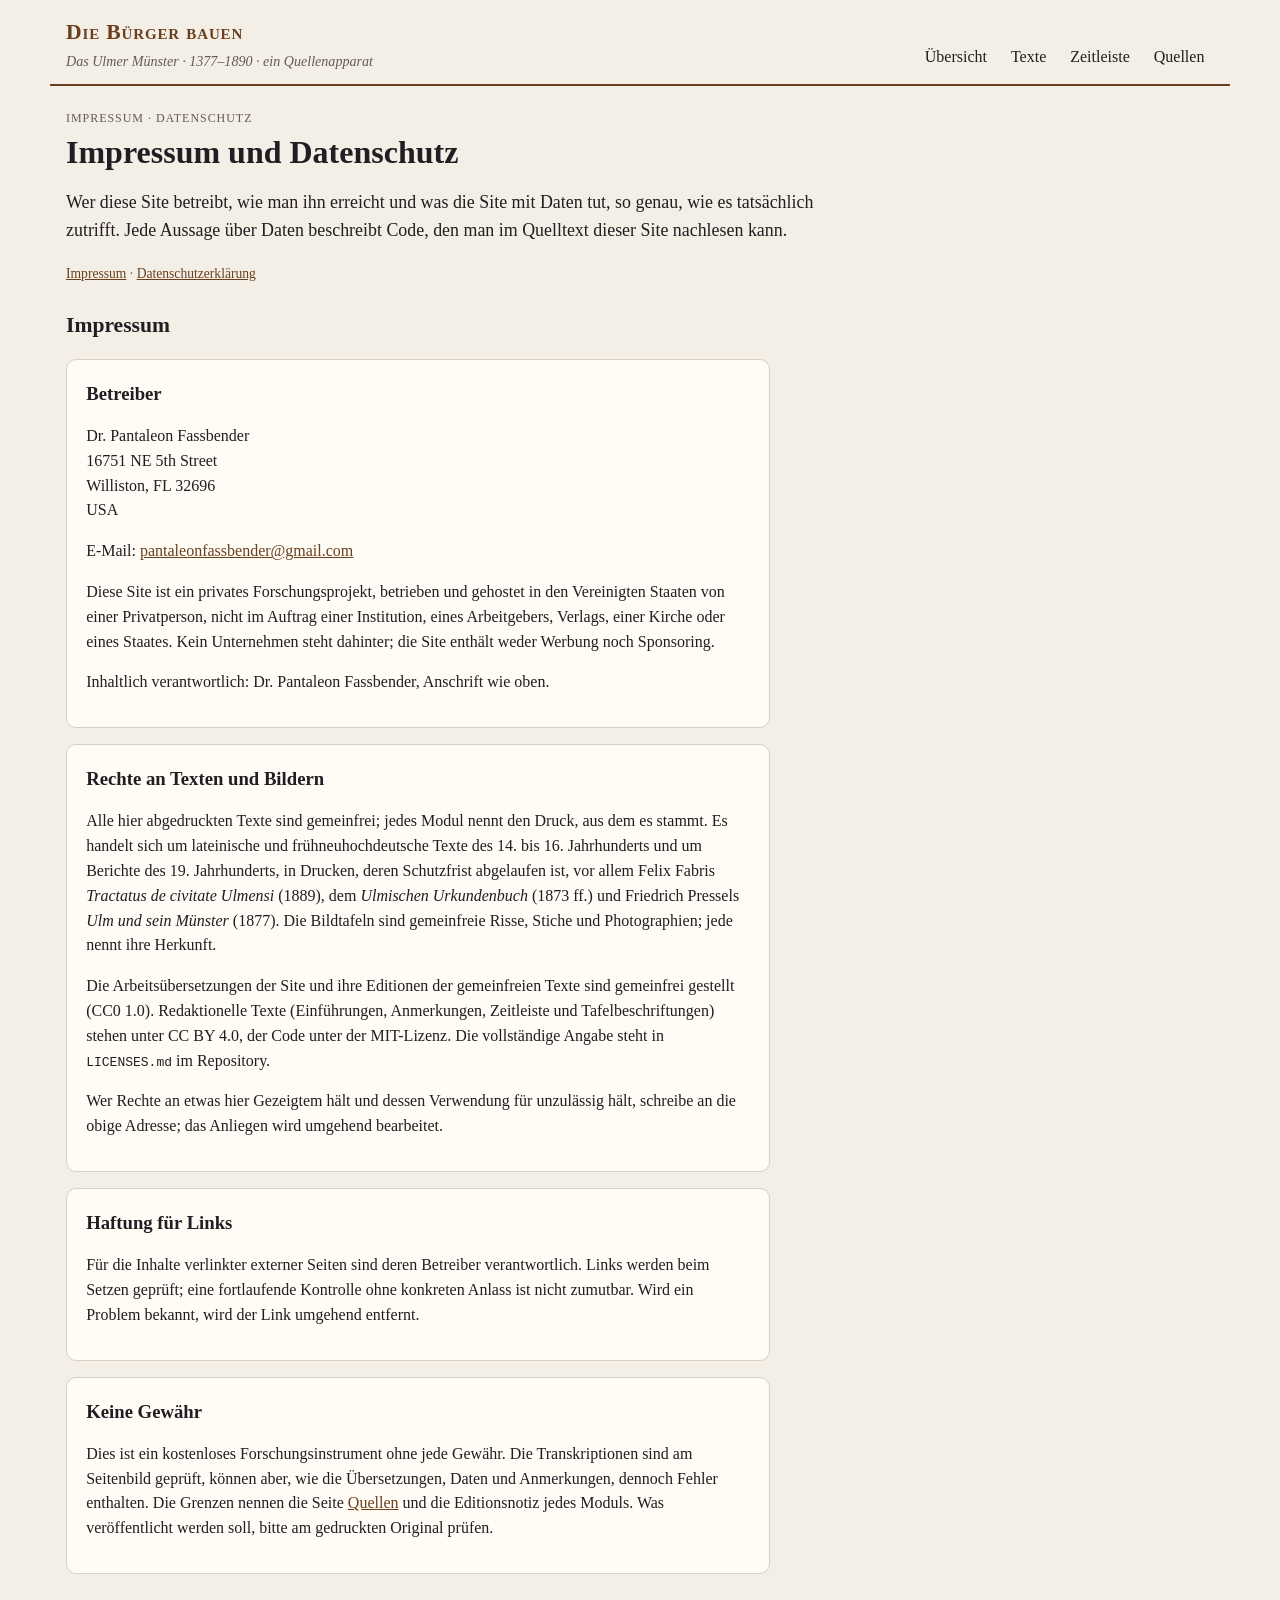
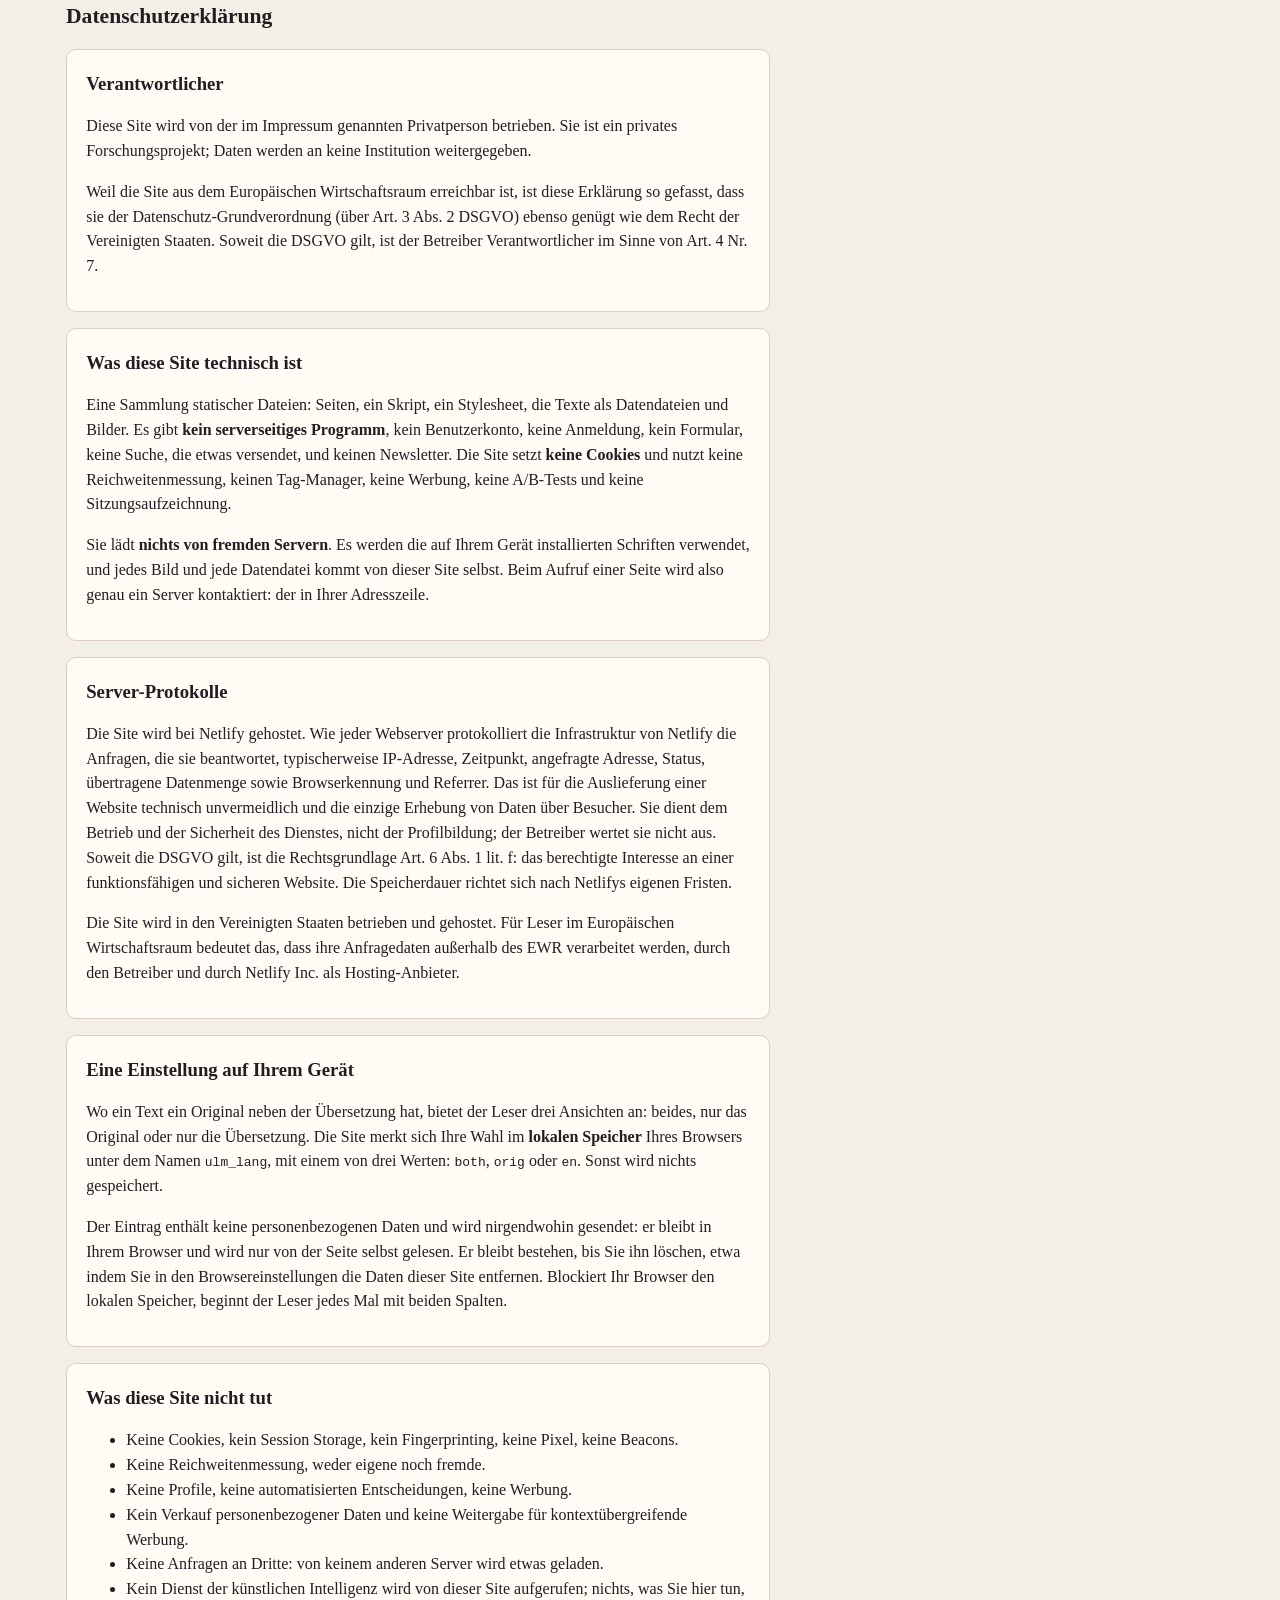
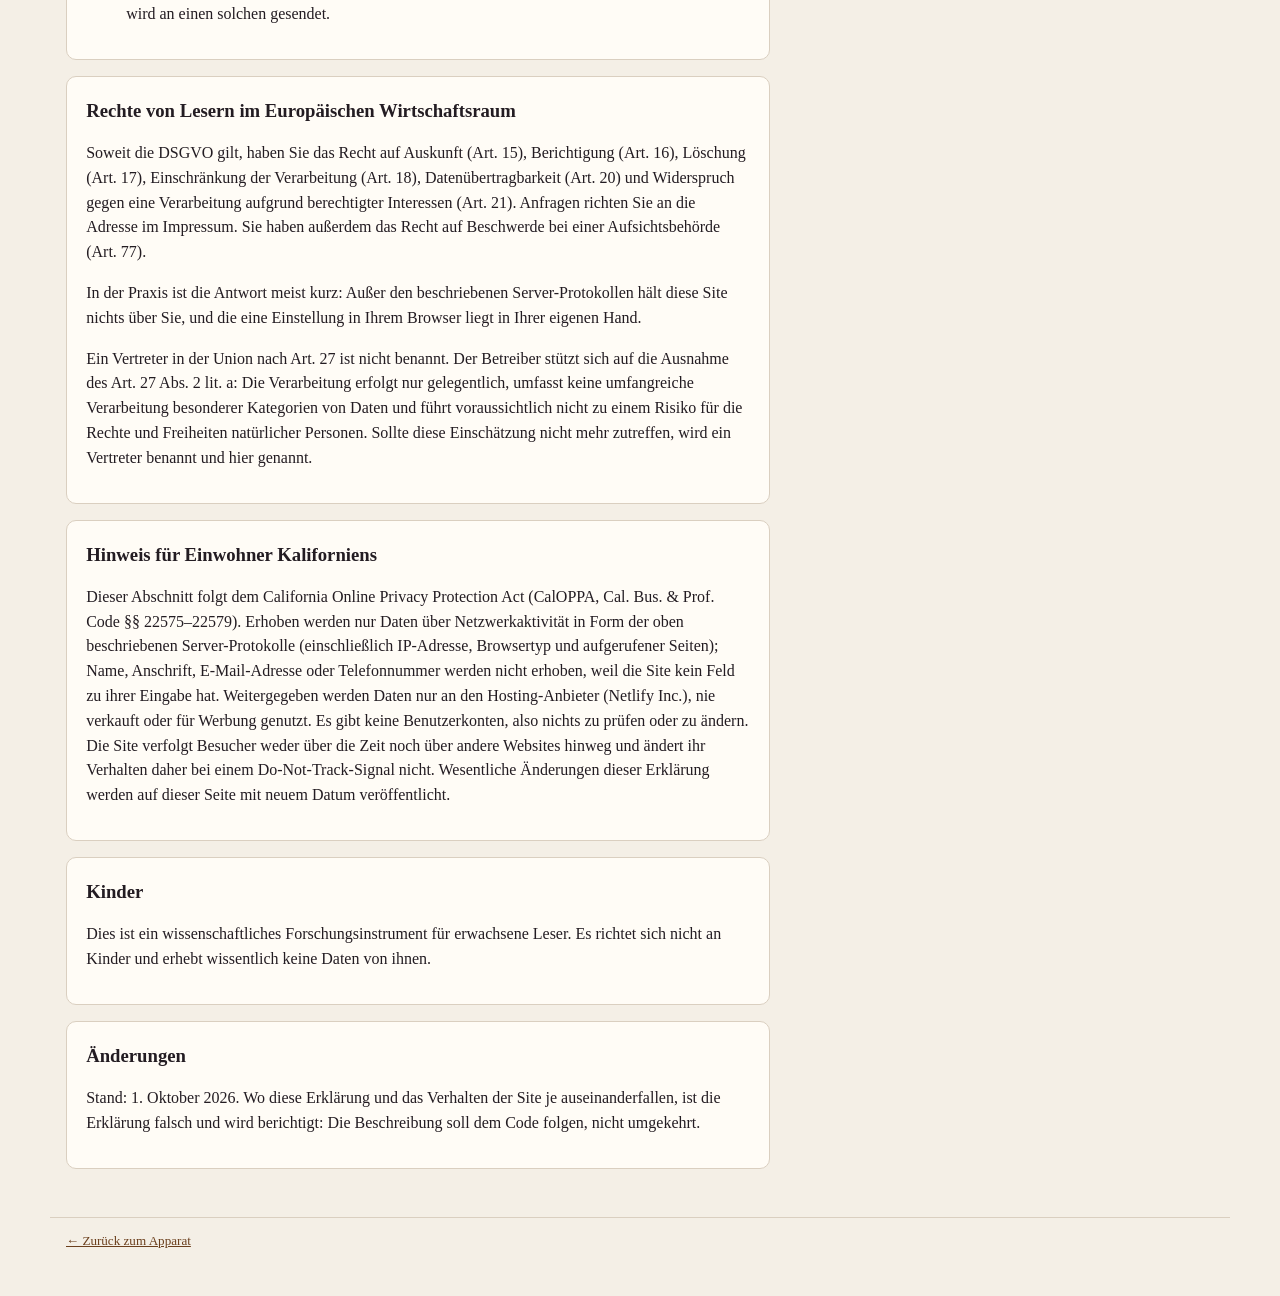
==== legal.html @ f7d6a8bf "Gerüst (deutsch): Übersicht, neun geplante Module, Zeitleiste, Impressum und Datenschutz Abgeleitet " ====
<!doctype html>
<html lang="de">
<head>
<meta charset="utf-8">
<meta name="viewport" content="width=device-width, initial-scale=1">
<title>Impressum und Datenschutz · Die Bürger bauen</title>
<meta name="description" content="Wer diese Site betreibt, wie man ihn erreicht und was die Site mit Daten tut.">
<link rel="stylesheet" href="style.css">
</head>
<body>
<header class="top">
  <a class="brand" href="index.html#/">
    <strong>Die Bürger bauen</strong>
    <em>Das Ulmer Münster · 1377–1890 · ein Quellenapparat</em>
  </a>
  <nav>
    <a href="index.html#/">Übersicht</a>
    <a href="index.html#/texts">Texte</a>
    <a href="index.html#/timeline">Zeitleiste</a>
    <a href="index.html#/sources">Quellen</a>
  </nav>
</header>
<main>
  <span class="tag">Impressum · Datenschutz</span>
  <h1>Impressum und Datenschutz</h1>
  <p class="lede">Wer diese Site betreibt, wie man ihn erreicht und was die Site mit Daten tut, so genau, wie es tatsächlich zutrifft. Jede Aussage über Daten beschreibt Code, den man im Quelltext dieser Site nachlesen kann.</p>
  <p class="fine"><a href="#notice">Impressum</a> · <a href="#privacy">Datenschutzerklärung</a></p>

  <h2 id="notice">Impressum</h2>

  <div class="panel readable"><h3>Betreiber</h3>
    <p>Dr. Pantaleon Fassbender<br>16751 NE 5th Street<br>Williston, FL 32696<br>USA</p>
    <p>E-Mail: <a href="mailto:pantaleonfassbender@gmail.com">pantaleonfassbender@gmail.com</a></p>
    <p>Diese Site ist ein privates Forschungsprojekt, betrieben und gehostet in den Vereinigten Staaten von einer Privatperson, nicht im Auftrag einer Institution, eines Arbeitgebers, Verlags, einer Kirche oder eines Staates. Kein Unternehmen steht dahinter; die Site enthält weder Werbung noch Sponsoring.</p>
    <p>Inhaltlich verantwortlich: Dr. Pantaleon Fassbender, Anschrift wie oben.</p>
  </div>

  <div class="panel readable"><h3>Rechte an Texten und Bildern</h3>
    <p>Alle hier abgedruckten Texte sind gemeinfrei; jedes Modul nennt den Druck, aus dem es stammt. Es handelt sich um lateinische und frühneuhochdeutsche Texte des 14. bis 16. Jahrhunderts und um Berichte des 19. Jahrhunderts, in Drucken, deren Schutzfrist abgelaufen ist, vor allem Felix Fabris <i>Tractatus de civitate Ulmensi</i> (1889), dem <i>Ulmischen Urkundenbuch</i> (1873 ff.) und Friedrich Pressels <i>Ulm und sein Münster</i> (1877). Die Bildtafeln sind gemeinfreie Risse, Stiche und Photographien; jede nennt ihre Herkunft.</p>
    <p>Die Arbeitsübersetzungen der Site und ihre Editionen der gemeinfreien Texte sind gemeinfrei gestellt (CC0 1.0). Redaktionelle Texte (Einführungen, Anmerkungen, Zeitleiste und Tafelbeschriftungen) stehen unter CC BY 4.0, der Code unter der MIT-Lizenz. Die vollständige Angabe steht in <code>LICENSES.md</code> im Repository.</p>
    <p>Wer Rechte an etwas hier Gezeigtem hält und dessen Verwendung für unzulässig hält, schreibe an die obige Adresse; das Anliegen wird umgehend bearbeitet.</p>
  </div>

  <div class="panel readable"><h3>Haftung für Links</h3>
    <p>Für die Inhalte verlinkter externer Seiten sind deren Betreiber verantwortlich. Links werden beim Setzen geprüft; eine fortlaufende Kontrolle ohne konkreten Anlass ist nicht zumutbar. Wird ein Problem bekannt, wird der Link umgehend entfernt.</p>
  </div>

  <div class="panel readable"><h3>Keine Gewähr</h3>
    <p>Dies ist ein kostenloses Forschungsinstrument ohne jede Gewähr. Die Transkriptionen sind am Seitenbild geprüft, können aber, wie die Übersetzungen, Daten und Anmerkungen, dennoch Fehler enthalten. Die Grenzen nennen die Seite <a href="index.html#/sources">Quellen</a> und die Editionsnotiz jedes Moduls. Was veröffentlicht werden soll, bitte am gedruckten Original prüfen.</p>
  </div>

  <h2 id="privacy">Datenschutzerklärung</h2>

  <div class="panel readable"><h3>Verantwortlicher</h3>
    <p>Diese Site wird von der im Impressum genannten Privatperson betrieben. Sie ist ein privates Forschungsprojekt; Daten werden an keine Institution weitergegeben.</p>
    <p>Weil die Site aus dem Europäischen Wirtschaftsraum erreichbar ist, ist diese Erklärung so gefasst, dass sie der Datenschutz-Grundverordnung (über Art. 3 Abs. 2 DSGVO) ebenso genügt wie dem Recht der Vereinigten Staaten. Soweit die DSGVO gilt, ist der Betreiber Verantwortlicher im Sinne von Art. 4 Nr. 7.</p>
  </div>

  <div class="panel readable"><h3>Was diese Site technisch ist</h3>
    <p>Eine Sammlung statischer Dateien: Seiten, ein Skript, ein Stylesheet, die Texte als Datendateien und Bilder. Es gibt <strong>kein serverseitiges Programm</strong>, kein Benutzerkonto, keine Anmeldung, kein Formular, keine Suche, die etwas versendet, und keinen Newsletter. Die Site setzt <strong>keine Cookies</strong> und nutzt keine Reichweitenmessung, keinen Tag-Manager, keine Werbung, keine A/B-Tests und keine Sitzungsaufzeichnung.</p>
    <p>Sie lädt <strong>nichts von fremden Servern</strong>. Es werden die auf Ihrem Gerät installierten Schriften verwendet, und jedes Bild und jede Datendatei kommt von dieser Site selbst. Beim Aufruf einer Seite wird also genau ein Server kontaktiert: der in Ihrer Adresszeile.</p>
  </div>

  <div class="panel readable"><h3>Server-Protokolle</h3>
    <p>Die Site wird bei Netlify gehostet. Wie jeder Webserver protokolliert die Infrastruktur von Netlify die Anfragen, die sie beantwortet, typischerweise IP-Adresse, Zeitpunkt, angefragte Adresse, Status, übertragene Datenmenge sowie Browserkennung und Referrer. Das ist für die Auslieferung einer Website technisch unvermeidlich und die einzige Erhebung von Daten über Besucher. Sie dient dem Betrieb und der Sicherheit des Dienstes, nicht der Profilbildung; der Betreiber wertet sie nicht aus. Soweit die DSGVO gilt, ist die Rechtsgrundlage Art. 6 Abs. 1 lit. f: das berechtigte Interesse an einer funktionsfähigen und sicheren Website. Die Speicherdauer richtet sich nach Netlifys eigenen Fristen.</p>
    <p>Die Site wird in den Vereinigten Staaten betrieben und gehostet. Für Leser im Europäischen Wirtschaftsraum bedeutet das, dass ihre Anfragedaten außerhalb des EWR verarbeitet werden, durch den Betreiber und durch Netlify Inc. als Hosting-Anbieter.</p>
  </div>

  <div class="panel readable"><h3>Eine Einstellung auf Ihrem Gerät</h3>
    <p>Wo ein Text ein Original neben der Übersetzung hat, bietet der Leser drei Ansichten an: beides, nur das Original oder nur die Übersetzung. Die Site merkt sich Ihre Wahl im <strong>lokalen Speicher</strong> Ihres Browsers unter dem Namen <code>ulm_lang</code>, mit einem von drei Werten: <code>both</code>, <code>orig</code> oder <code>en</code>. Sonst wird nichts gespeichert.</p>
    <p>Der Eintrag enthält keine personenbezogenen Daten und wird nirgendwohin gesendet: er bleibt in Ihrem Browser und wird nur von der Seite selbst gelesen. Er bleibt bestehen, bis Sie ihn löschen, etwa indem Sie in den Browsereinstellungen die Daten dieser Site entfernen. Blockiert Ihr Browser den lokalen Speicher, beginnt der Leser jedes Mal mit beiden Spalten.</p>
  </div>

  <div class="panel readable"><h3>Was diese Site nicht tut</h3>
    <ul>
      <li>Keine Cookies, kein Session Storage, kein Fingerprinting, keine Pixel, keine Beacons.</li>
      <li>Keine Reichweitenmessung, weder eigene noch fremde.</li>
      <li>Keine Profile, keine automatisierten Entscheidungen, keine Werbung.</li>
      <li>Kein Verkauf personenbezogener Daten und keine Weitergabe für kontextübergreifende Werbung.</li>
      <li>Keine Anfragen an Dritte: von keinem anderen Server wird etwas geladen.</li>
      <li>Kein Dienst der künstlichen Intelligenz wird von dieser Site aufgerufen; nichts, was Sie hier tun, wird an einen solchen gesendet.</li>
    </ul>
  </div>

  <div class="panel readable"><h3>Rechte von Lesern im Europäischen Wirtschaftsraum</h3>
    <p>Soweit die DSGVO gilt, haben Sie das Recht auf Auskunft (Art. 15), Berichtigung (Art. 16), Löschung (Art. 17), Einschränkung der Verarbeitung (Art. 18), Datenübertragbarkeit (Art. 20) und Widerspruch gegen eine Verarbeitung aufgrund berechtigter Interessen (Art. 21). Anfragen richten Sie an die Adresse im Impressum. Sie haben außerdem das Recht auf Beschwerde bei einer Aufsichtsbehörde (Art. 77).</p>
    <p>In der Praxis ist die Antwort meist kurz: Außer den beschriebenen Server-Protokollen hält diese Site nichts über Sie, und die eine Einstellung in Ihrem Browser liegt in Ihrer eigenen Hand.</p>
    <p>Ein Vertreter in der Union nach Art. 27 ist nicht benannt. Der Betreiber stützt sich auf die Ausnahme des Art. 27 Abs. 2 lit. a: Die Verarbeitung erfolgt nur gelegentlich, umfasst keine umfangreiche Verarbeitung besonderer Kategorien von Daten und führt voraussichtlich nicht zu einem Risiko für die Rechte und Freiheiten natürlicher Personen. Sollte diese Einschätzung nicht mehr zutreffen, wird ein Vertreter benannt und hier genannt.</p>
  </div>

  <div class="panel readable"><h3>Hinweis für Einwohner Kaliforniens</h3>
    <p>Dieser Abschnitt folgt dem California Online Privacy Protection Act (CalOPPA, Cal. Bus. &amp; Prof. Code §§ 22575–22579). Erhoben werden nur Daten über Netzwerkaktivität in Form der oben beschriebenen Server-Protokolle (einschließlich IP-Adresse, Browsertyp und aufgerufener Seiten); Name, Anschrift, E-Mail-Adresse oder Telefonnummer werden nicht erhoben, weil die Site kein Feld zu ihrer Eingabe hat. Weitergegeben werden Daten nur an den Hosting-Anbieter (Netlify Inc.), nie verkauft oder für Werbung genutzt. Es gibt keine Benutzerkonten, also nichts zu prüfen oder zu ändern. Die Site verfolgt Besucher weder über die Zeit noch über andere Websites hinweg und ändert ihr Verhalten daher bei einem Do-Not-Track-Signal nicht. Wesentliche Änderungen dieser Erklärung werden auf dieser Seite mit neuem Datum veröffentlicht.</p>
  </div>

  <div class="panel readable"><h3>Kinder</h3>
    <p>Dies ist ein wissenschaftliches Forschungsinstrument für erwachsene Leser. Es richtet sich nicht an Kinder und erhebt wissentlich keine Daten von ihnen.</p>
  </div>

  <div class="panel readable"><h3>Änderungen</h3>
    <p>Stand: 1. Oktober 2026. Wo diese Erklärung und das Verhalten der Site je auseinanderfallen, ist die Erklärung falsch und wird berichtigt: Die Beschreibung soll dem Code folgen, nicht umgekehrt.</p>
  </div>
</main>
<footer>
  <p><a href="index.html#/">← Zurück zum Apparat</a></p>
</footer>
</body>
</html>
---- style.css ----
:root{
  --paper:#f4efe6; --panel:#fffcf6; --ink:#231c22; --ink2:#62585f; --line:#dacfc0;
  --red:#6b3f1d; --gold:#8a6d2f; --sea:#2f5d62;
  --rat:#8c1c2b; --meister:#2f4f7a; --kirche:#5e4a7d; --buerger:#3f5a2a; --nachwelt:#7a7064;
  --serif:"Iowan Old Style","Palatino Linotype",Palatino,"Book Antiqua",Georgia,serif;
}
*{box-sizing:border-box}
body{margin:0; background:var(--paper); color:var(--ink); font-family:var(--serif); line-height:1.55}
a{color:var(--red)}
.top{display:flex; justify-content:space-between; align-items:flex-end; flex-wrap:wrap; gap:.6rem 1.5rem;
  max-width:1180px; margin:0 auto; padding:1rem 16px .6rem; border-bottom:2px solid var(--red)}
.brand{text-decoration:none; color:inherit}
.brand strong{display:block; font-size:1.35rem; color:var(--red); font-variant:small-caps; letter-spacing:.04em}
.brand em{font-size:.88rem; color:var(--ink2)}
.top nav{display:flex; gap:.3rem; flex-wrap:wrap}
.top nav a{text-decoration:none; color:var(--ink); padding:.25rem .6rem; border-radius:5px}
.top nav a.on{background:var(--red); color:#fff}
main{max-width:1180px; margin:0 auto; padding:1.2rem 16px 2rem}
footer{max-width:1180px; margin:0 auto; padding:0 16px 2rem; font-size:.82rem; color:var(--ink2); border-top:1px solid var(--line)}
h1{font-size:2rem; margin:.2rem 0 .6rem; line-height:1.2}
h2{font-size:1.35rem; margin:1.6rem 0 .5rem}
h3{margin:.2rem 0 .3rem}
.lede{font-size:1.12rem; max-width:48rem}
.fine{font-size:.85rem; color:var(--ink2)}
.tag{font-size:.75rem; letter-spacing:.08em; text-transform:uppercase; color:var(--ink2)}
.panel{background:var(--panel); border:1px solid var(--line); border-radius:10px; padding:1rem 1.2rem; margin:1rem 0}
.readable{max-width:44rem}
.grid{display:grid; gap:1rem}
.g2{grid-template-columns:repeat(auto-fill,minmax(300px,1fr))}
.g4{grid-template-columns:repeat(auto-fill,minmax(210px,1fr))}
.card{background:var(--panel); border:1px solid var(--line); border-radius:10px; padding:.9rem 1rem; text-decoration:none; color:inherit; display:block}
a.card:hover{border-color:var(--red)}
.card.planned{opacity:.72; border-style:dashed}
.side{display:inline-block; font-size:.72rem; padding:0 .45rem; border-radius:99px; color:#fff; letter-spacing:.03em}
.side.rat{background:var(--rat)} .side.meister{background:var(--meister)} .side.kirche{background:var(--kirche)}
.side.buerger{background:var(--buerger)} .side.nachwelt{background:var(--nachwelt)}
.hero{display:grid; grid-template-columns:minmax(0,1.5fr) minmax(0,1fr); gap:1.5rem; align-items:start}
.hero.one{grid-template-columns:1fr}
.hero img{width:100%; border-radius:8px; border:1px solid var(--line)}
figure{margin:0}
figcaption{font-size:.85rem; color:var(--ink2); margin-top:.4rem}
.quote{border-left:3px solid var(--red); padding:.2rem 0 .2rem 1rem; margin:1rem 0; font-style:italic}
/* reader */
.toc{display:flex; flex-wrap:wrap; gap:.4rem; margin:.6rem 0 1rem}
.toc a{border:1px solid var(--line); border-radius:6px; padding:.2rem .6rem; text-decoration:none; color:var(--ink); background:var(--panel); font-size:.9rem}
.toc a.on{border-color:var(--red); background:var(--red); color:#fff}
.langbar{display:flex; gap:.3rem; margin:.4rem 0 1rem}
.langbar button{font:inherit; font-size:.85rem; background:var(--panel); border:1px solid var(--line); border-radius:6px; padding:.2rem .7rem; cursor:pointer}
.langbar button.on{background:var(--ink); color:var(--paper); border-color:var(--ink)}
.unit{display:grid; grid-template-columns:4.6rem minmax(0,1fr); gap:.3rem .8rem; padding:.55rem 0; border-bottom:1px dotted var(--line)}
.unit .num{font-size:.78rem; color:var(--ink2); text-align:right; padding-top:.2rem}
.unit .num a{color:inherit; text-decoration:none}
.unit .pg{display:block; font-size:.7rem; line-height:1.25; margin-top:.3rem; color:var(--ink2); opacity:.85}
.unit.hl{background:#efdfe6}
.unit .cols{display:grid; grid-template-columns:1fr 1fr; gap:1.2rem}
.unit .cols.one{grid-template-columns:1fr}
.unit .orig{color:var(--ink2)}
.unit .orig[lang=grc]{font-family:"Gentium Plus","Gentium Book Plus","Palatino Linotype","GFS Didot","Times New Roman",serif; color:var(--ink); font-size:1.02em; line-height:1.6}
.unit.label .text{font-variant:small-caps; letter-spacing:.03em; font-weight:600; color:var(--red)}
.unit h4{margin:0 0 .3rem; font-size:.95rem; color:var(--red)}
.unit .text,.unit .orig{white-space:pre-line}
.unit .orig[dir=rtl]{font-family:"Traditional Arabic","Sakkal Majalla","Noto Naskh Arabic","Geeza Pro",serif; font-size:1.3em; line-height:1.9; color:var(--ink)}
.unit .translit{margin-top:.5rem; font-size:.88em; font-style:italic; color:var(--ink2)}
.note{grid-column:2; font-size:.84rem; color:var(--ink2); border-left:2px solid var(--gold); padding-left:.6rem}
.hinweis{font-size:.9rem}
/* timeline */
.tl{position:relative; margin:1rem 0 0 .6rem; padding-left:1.4rem; border-left:2px solid var(--line)}
.st{position:relative; margin:0 0 1.2rem; display:grid; grid-template-columns:minmax(0,1fr) 140px; gap:1rem; align-items:start}
.st::before{content:""; position:absolute; left:-1.95rem; top:.35rem; width:12px; height:12px; border-radius:50%; background:var(--c,var(--ink)); border:2px solid var(--paper)}
.st .d{font-size:.82rem; color:var(--ink2)}
.st img{width:140px; border-radius:6px; border:1px solid var(--line)}
.st p{margin:.2rem 0}
.legend{display:flex; flex-wrap:wrap; gap:.4rem}
/* plates */
.plate img{width:100%; border-radius:6px; border:1px solid var(--line); background:#fff}
.lightbox{position:fixed; inset:0; background:rgba(20,16,12,.85); display:flex; align-items:center; justify-content:center; padding:16px; z-index:10}
.lightbox img{max-width:100%; max-height:86vh; border-radius:6px}
.lightbox .cap{color:#f5efe2; max-width:44rem; font-size:.9rem; margin-top:.6rem}
.lightbox figure{text-align:center}
/* compare */
.cmp{display:grid; gap:1rem; margin-top:1rem}
.cmp.n2{grid-template-columns:1fr 1fr}
.cmp.n3{grid-template-columns:repeat(3,minmax(0,1fr))}
.cmp.n4{grid-template-columns:1fr 1fr}
.voice{background:var(--panel); border:1px solid var(--line); border-radius:10px; padding:.8rem 1rem}
.vhead{border-bottom:1px solid var(--line); padding-bottom:.5rem; margin-bottom:.5rem}
.vunit{margin:.7rem 0}
.vunit .text{white-space:pre-line}
@media (max-width:760px){
  .cmp.n2,.cmp.n3,.cmp.n4{grid-template-columns:1fr}
  .hero{grid-template-columns:1fr}
  .unit .cols{grid-template-columns:1fr}
  .st{grid-template-columns:1fr}
  .st img{width:110px}
  h1{font-size:1.6rem}
}
@media (prefers-color-scheme: dark){
  :root:not([data-theme="light"]){--paper:#1c171b; --panel:#262026; --ink:#ece4ea; --ink2:#b3a8b0; --line:#43383f; --red:#d9a77c}
  :root:not([data-theme="light"]) .unit.hl{background:#3a2a35}
  :root:not([data-theme="light"]) .top nav a.on, :root:not([data-theme="light"]) .toc a.on{color:#1c171b}
}
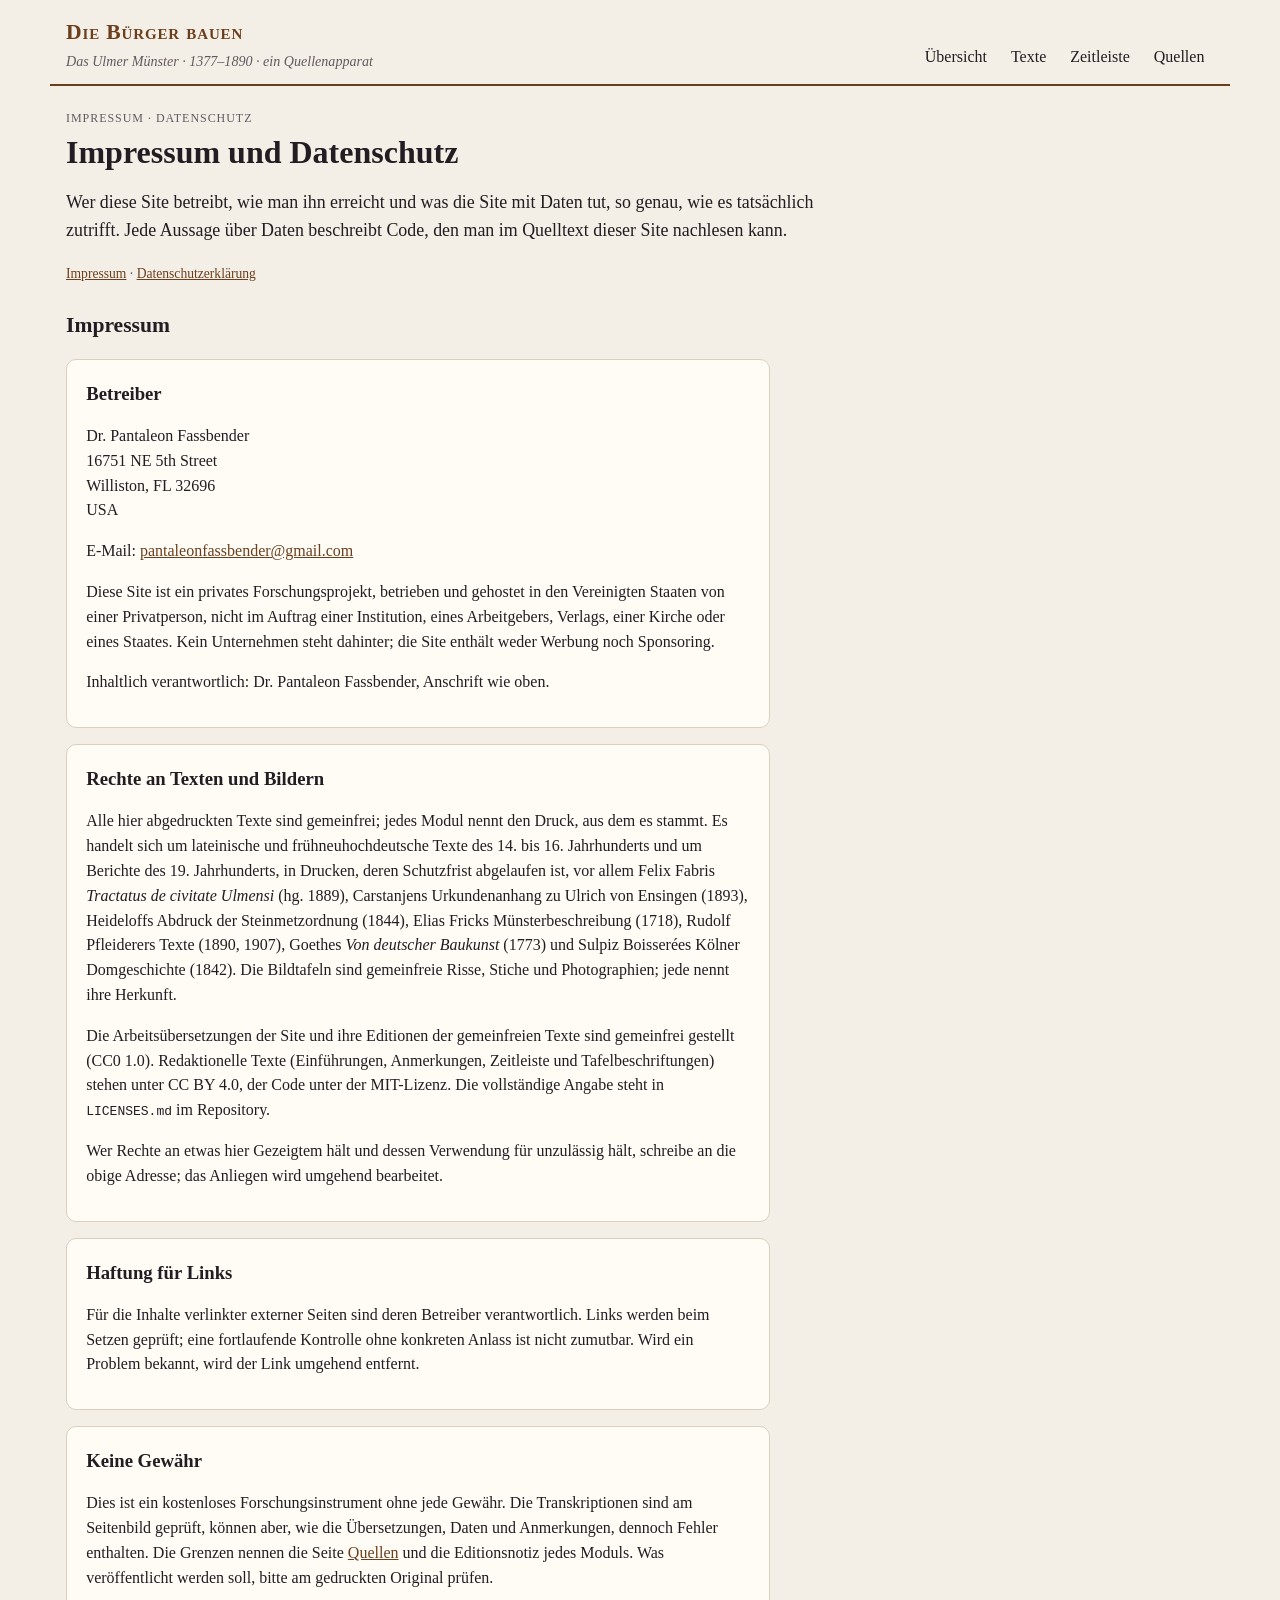
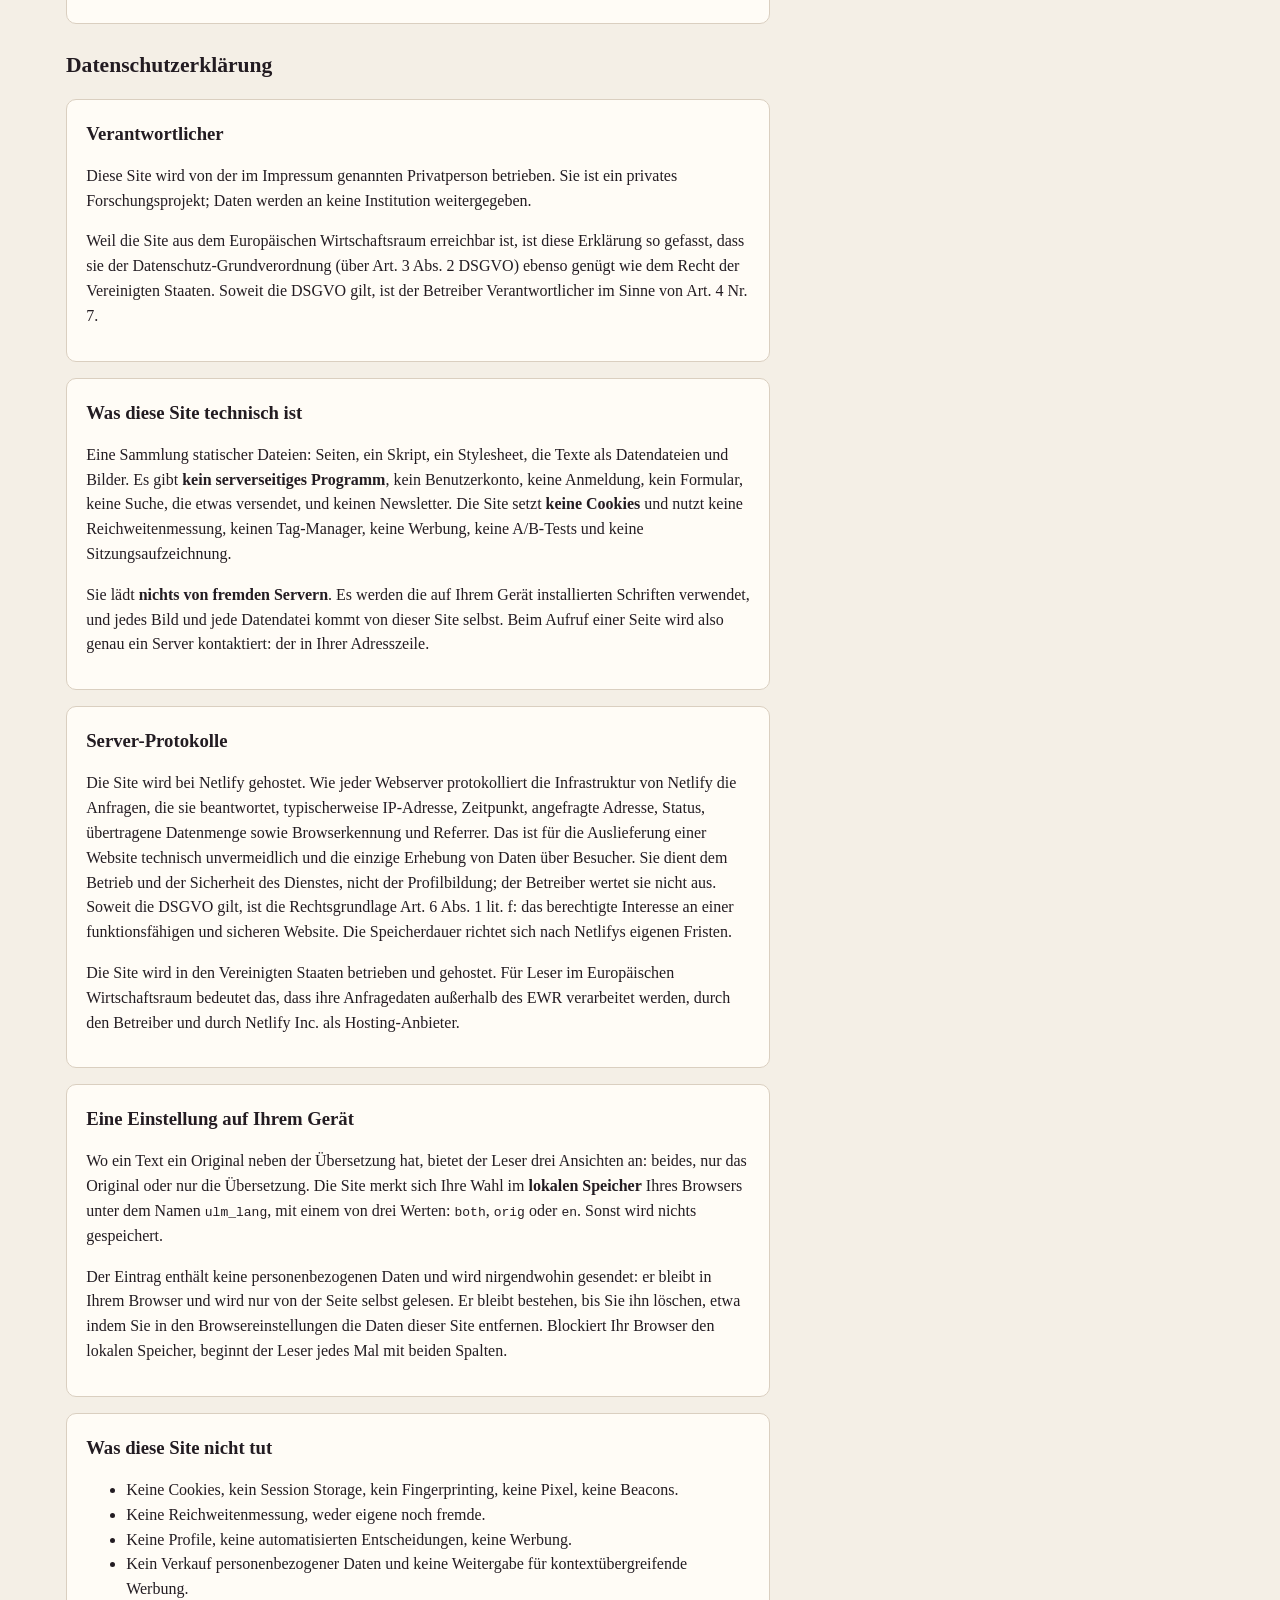
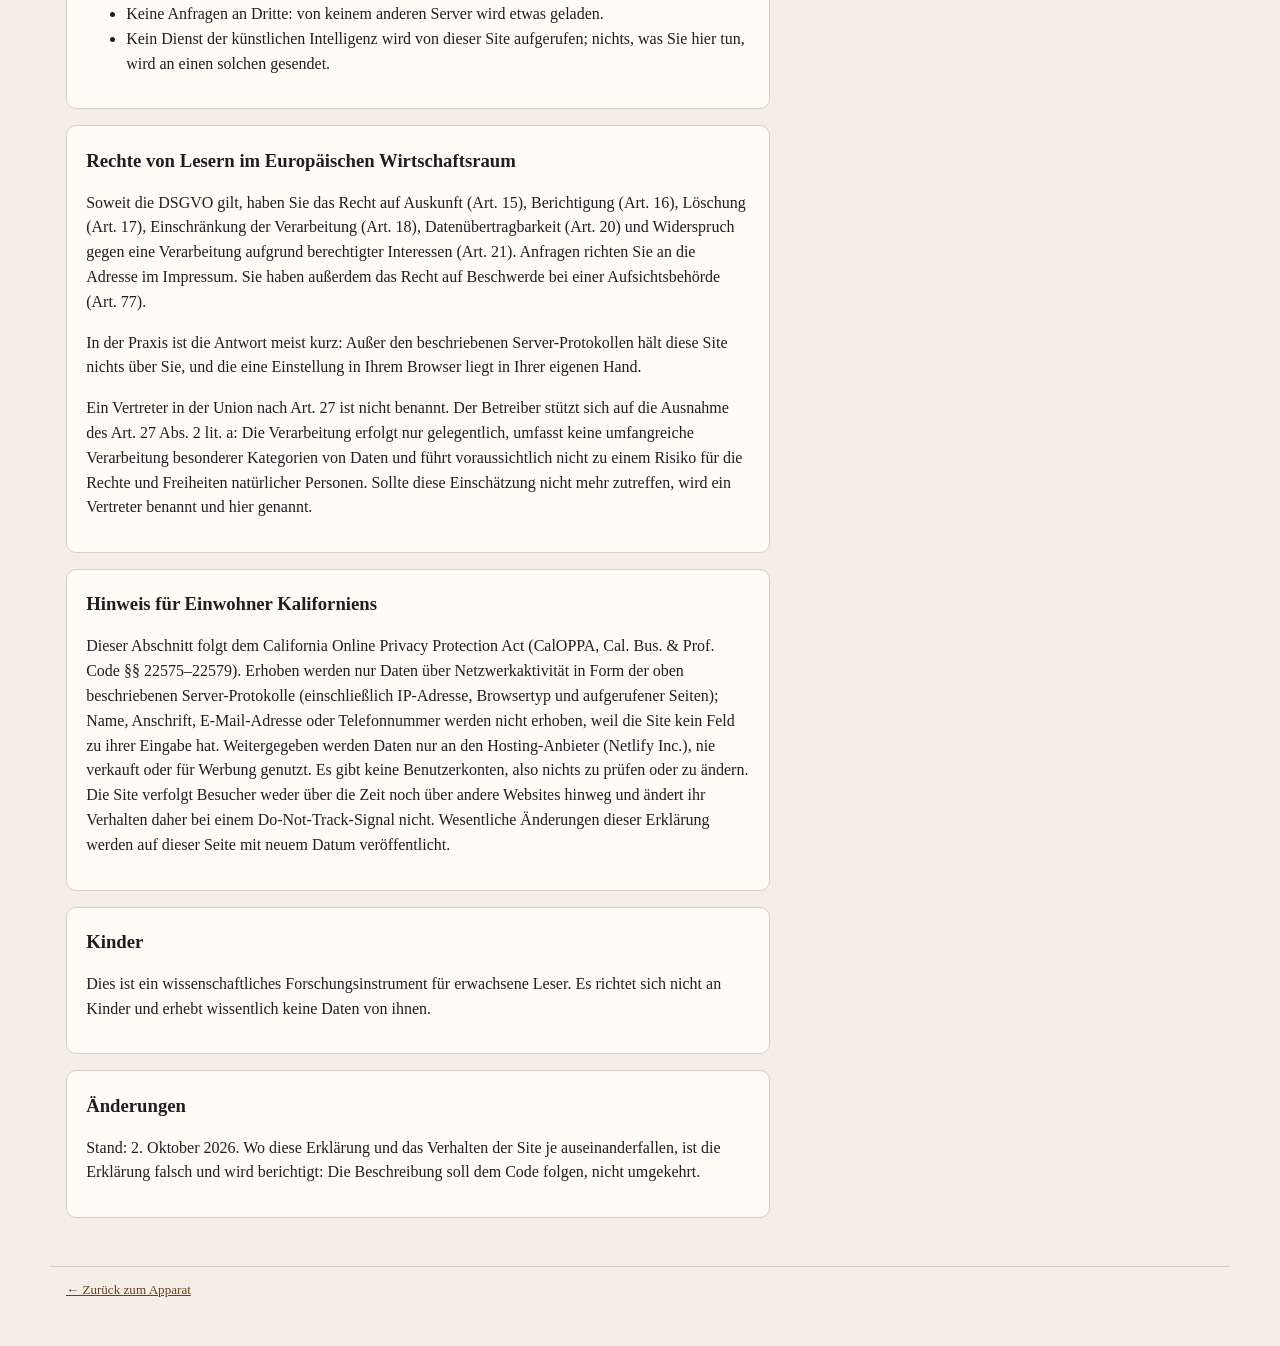
==== commit ca595a57: "Rechtsseite: tatsaechlich benutzte Quellen; Fusszeile verlinkt das Spiel Co-Authored-By: Claude Opus" ====
--- a/legal.html
+++ b/legal.html
@@ -36,7 +36,7 @@
   </div>
 
   <div class="panel readable"><h3>Rechte an Texten und Bildern</h3>
-    <p>Alle hier abgedruckten Texte sind gemeinfrei; jedes Modul nennt den Druck, aus dem es stammt. Es handelt sich um lateinische und frühneuhochdeutsche Texte des 14. bis 16. Jahrhunderts und um Berichte des 19. Jahrhunderts, in Drucken, deren Schutzfrist abgelaufen ist, vor allem Felix Fabris <i>Tractatus de civitate Ulmensi</i> (1889), dem <i>Ulmischen Urkundenbuch</i> (1873 ff.) und Friedrich Pressels <i>Ulm und sein Münster</i> (1877). Die Bildtafeln sind gemeinfreie Risse, Stiche und Photographien; jede nennt ihre Herkunft.</p>
+    <p>Alle hier abgedruckten Texte sind gemeinfrei; jedes Modul nennt den Druck, aus dem es stammt. Es handelt sich um lateinische und frühneuhochdeutsche Texte des 14. bis 16. Jahrhunderts und um Berichte des 19. Jahrhunderts, in Drucken, deren Schutzfrist abgelaufen ist, vor allem Felix Fabris <i>Tractatus de civitate Ulmensi</i> (hg. 1889), Carstanjens Urkundenanhang zu Ulrich von Ensingen (1893), Heideloffs Abdruck der Steinmetzordnung (1844), Elias Fricks Münsterbeschreibung (1718), Rudolf Pfleiderers Texte (1890, 1907), Goethes <i>Von deutscher Baukunst</i> (1773) und Sulpiz Boisserées Kölner Domgeschichte (1842). Die Bildtafeln sind gemeinfreie Risse, Stiche und Photographien; jede nennt ihre Herkunft.</p>
     <p>Die Arbeitsübersetzungen der Site und ihre Editionen der gemeinfreien Texte sind gemeinfrei gestellt (CC0 1.0). Redaktionelle Texte (Einführungen, Anmerkungen, Zeitleiste und Tafelbeschriftungen) stehen unter CC BY 4.0, der Code unter der MIT-Lizenz. Die vollständige Angabe steht in <code>LICENSES.md</code> im Repository.</p>
     <p>Wer Rechte an etwas hier Gezeigtem hält und dessen Verwendung für unzulässig hält, schreibe an die obige Adresse; das Anliegen wird umgehend bearbeitet.</p>
   </div>
@@ -97,7 +97,7 @@
   </div>
 
   <div class="panel readable"><h3>Änderungen</h3>
-    <p>Stand: 1. Oktober 2026. Wo diese Erklärung und das Verhalten der Site je auseinanderfallen, ist die Erklärung falsch und wird berichtigt: Die Beschreibung soll dem Code folgen, nicht umgekehrt.</p>
+    <p>Stand: 2. Oktober 2026. Wo diese Erklärung und das Verhalten der Site je auseinanderfallen, ist die Erklärung falsch und wird berichtigt: Die Beschreibung soll dem Code folgen, nicht umgekehrt.</p>
   </div>
 </main>
 <footer>
